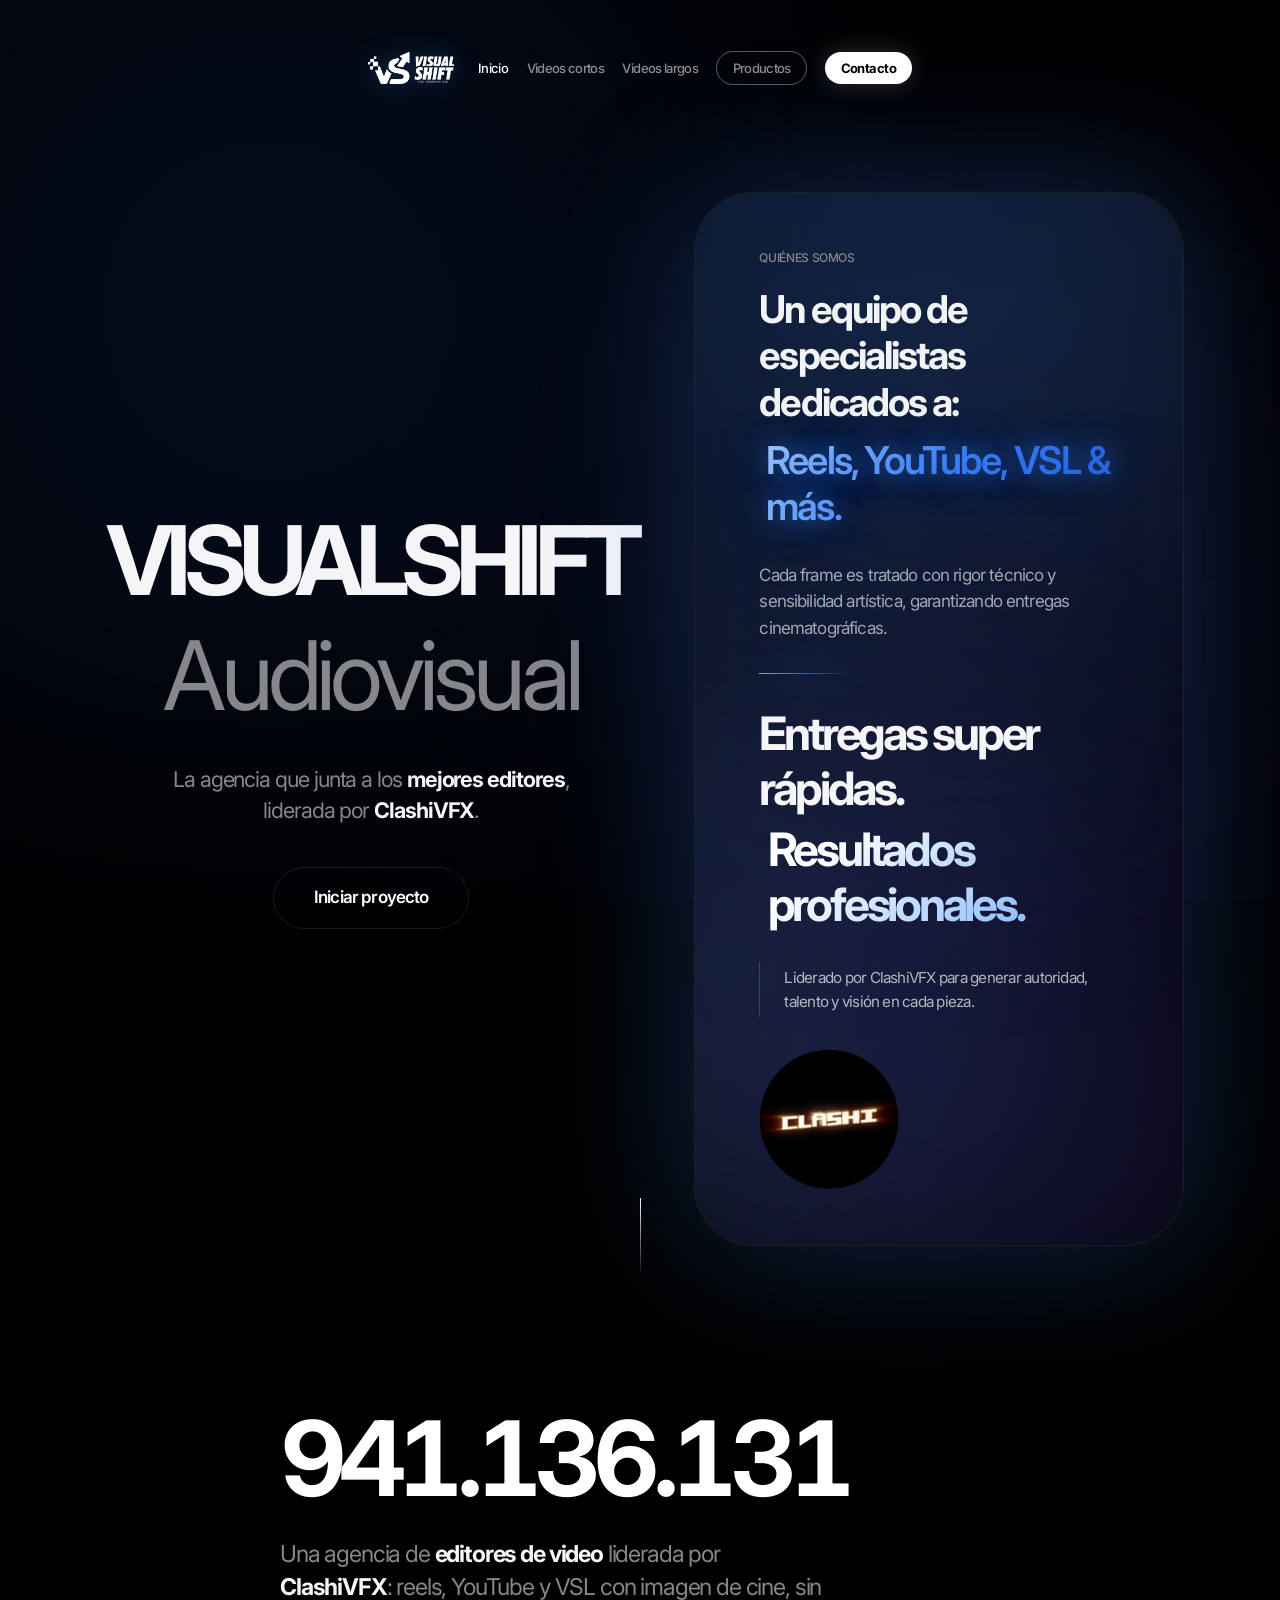
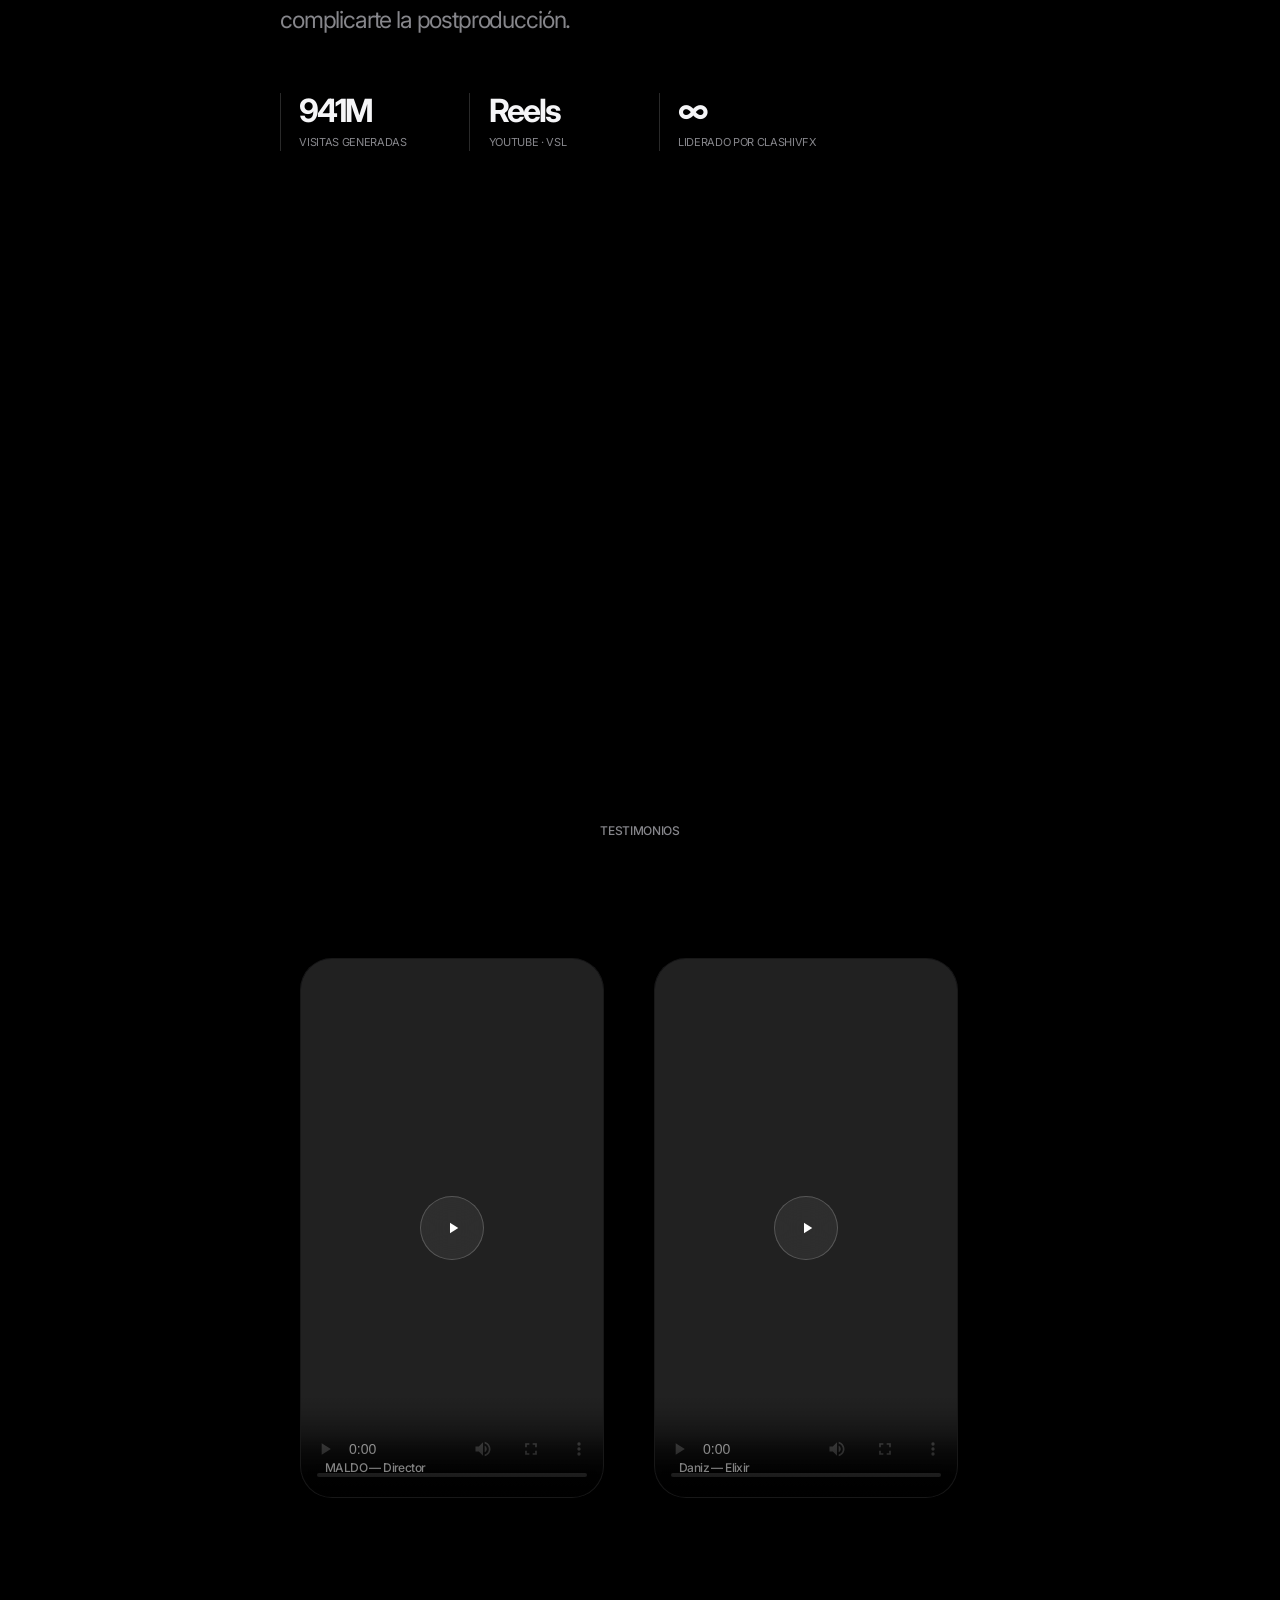
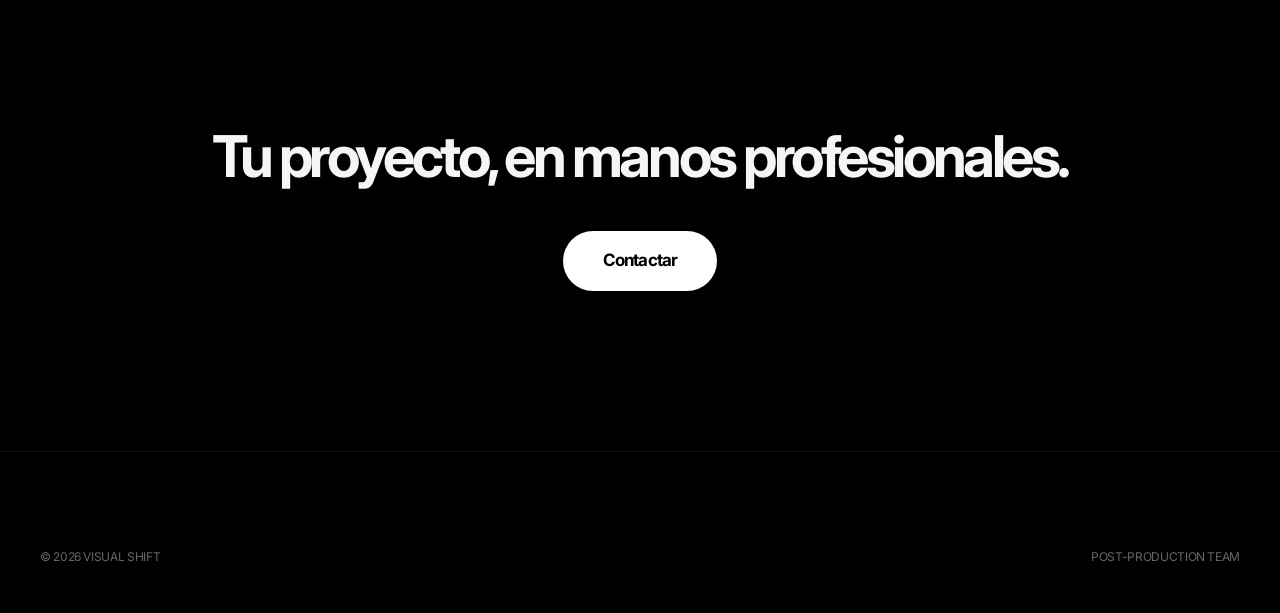
==== public/index.html @ d972e43b "Fix Vercel 404 by serving the site from public/" ====
﻿<!DOCTYPE html>
<html lang="es">
<head>
  <meta charset="UTF-8">
  <meta name="viewport" content="width=device-width, initial-scale=1.0, viewport-fit=cover">
  <title>Visual Shift | Agencia de Edición de Video</title>
  <meta name="description" content="Visual Shift — Agencia de editores de video liderada por ClashiVFX. Reels, YouTube, VSL y más.">
  <link rel="icon" type="image/png" href="assets/img/icono.png">
  <link rel="preconnect" href="https://fonts.googleapis.com">
  <link rel="preconnect" href="https://fonts.gstatic.com" crossorigin>
  <link href="https://fonts.googleapis.com/css2?family=Inter:wght@400;500;600;700;800&display=swap" rel="stylesheet">
  <link rel="stylesheet" href="css/variables.css">
  <link rel="stylesheet" href="css/base.css">
  <link rel="stylesheet" href="css/animations.css">
  <link rel="stylesheet" href="css/components.css">
  <link rel="stylesheet" href="css/pages.css">
</head>
<body data-page="index">
  <div class="morph-bg" aria-hidden="true">
    <div class="blob-premium blob-premium--1"></div>
    <div class="blob-premium blob-premium--2"></div>
    <div class="morph-bg__veil"></div>
  </div>

  <header class="nav">
    <div class="nav__inner">
      <a href="index.html" class="nav__brand">
        <img src="assets/img/logo-horizontal.png" alt="Visual Shift">
      </a>
      <button class="nav__toggle" aria-label="Abrir menú"><span></span></button>
      <nav class="nav__links">
        <a href="index.html" data-page="index">Inicio</a>
        <a href="videos-cortos.html" data-page="cortos">Videos cortos</a>
        <a href="videos-largos.html" data-page="largos">Videos largos</a>
        <a href="https://clashivfx.com/?sca_ref=12101208.NMGcG1t6rM" class="nav__shop" target="_blank" rel="noopener noreferrer">Productos</a>
        <a href="contacto.html" data-page="contacto" class="nav__cta">Contacto</a>
      </nav>
    </div>
  </header>

  <main>
    <section class="hero">
      <div class="hero__copy reveal">
        <h1 class="hero__title">
          <span class="hero__title-top">VISUAL<strong>SHIFT</strong></span>
          <span class="hero__title-italic">Audiovisual</span>
        </h1>
        <p class="hero__lead">La agencia que junta a los <strong>mejores editores</strong>, liderada por <strong>ClashiVFX</strong>.</p>
        <a href="contacto.html" class="btn btn--ghost"><span>Iniciar proyecto</span></a>
      </div>

      <div class="hero__side reveal reveal-delay-1">
        <article class="about-card glass-minimal">
          <div class="about-card__orbit about-card__orbit--1" aria-hidden="true"><span></span></div>
          <div class="about-card__orbit about-card__orbit--2" aria-hidden="true"><span></span></div>
          <div class="about-card__orbit about-card__orbit--3" aria-hidden="true"><span></span></div>
          <div class="about-card__content">
            <p class="eyebrow">Quiénes somos</p>
            <p class="about-card__lead">
              Un equipo de <strong>especialistas</strong> dedicados a:
              <span class="about-card__accent text-gradient-blue text-glow-blue-strong">Reels, YouTube, VSL &amp; más.</span>
            </p>
            <p class="about-card__body">Cada frame es tratado con rigor técnico y sensibilidad artística, garantizando entregas cinematográficas.</p>
            <div class="about-card__line"></div>
            <p class="about-card__headline">
              Entregas super rápidas.<br>
              <span class="text-gradient-premium">Resultados profesionales.</span>
            </p>
            <p class="about-card__note">Liderado por ClashiVFX para generar autoridad, talento y visión en cada pieza.</p>
            <div class="about-card__founder">
              <img src="assets/img/clashivfx.png" alt="ClashiVFX">
            </div>
          </div>
        </article>
      </div>

      <div class="scroll-hint" aria-hidden="true"></div>
    </section>

    <section class="apple-block reveal">
      <p class="apple-block__num" data-counter="1000000000">0</p>
      <p class="apple-block__copy">
        Una agencia de <strong>editores de video</strong> liderada por <strong>ClashiVFX</strong>:
        reels, YouTube y VSL con imagen de cine, sin complicarte la postproducción.
      </p>
      <div class="apple-block__grid">
        <div>
          <span data-counter-mini="1000000000">0</span>
          <small>Visitas generadas</small>
        </div>
        <div>
          <span>Reels</span>
          <small>YouTube · VSL</small>
        </div>
        <div>
          <span>∞</span>
          <small>Liderado por ClashiVFX</small>
        </div>
      </div>
    </section>

    <section class="studio reveal">
      <p class="eyebrow">El estudio</p>
      <h2 class="studio__title">El estudio que junta a los <strong class="text-glow-premium">mejores editores</strong></h2>
      <ul class="studio__tags">
        <li>Montaje</li>
        <li>Colorimetría</li>
        <li>Reels</li>
        <li>YouTube</li>
        <li>VSL</li>
      </ul>
      <ol class="studio__flow">
        <li><span>01</span>Conceptualización</li>
        <li><span>02</span>Producción</li>
        <li><span>03</span>Refinamiento</li>
        <li><span>04</span>Masterización</li>
      </ol>
    </section>

    <section class="testimonials">
      <div class="testimonials__head">
        <p class="eyebrow reveal">Testimonios</p>
        <h2 class="page-hero reveal" style="padding:0.5rem 0 0;font-size:clamp(2rem,5vw,3.5rem);font-weight:500;">Lo que dicen nuestros clientes</h2>
      </div>
      <div class="testimonials__grid">
        <div class="video-card glass-minimal testimonial-card reveal" data-play="sound">
          <video playsinline controls preload="metadata" controlslist="nodownload">
            <source src="assets/videos/testimonios/maldo-director.mp4" type="video/mp4">
          </video>
          <button type="button" class="video-card__overlay" aria-label="Reproducir">
            <span class="video-card__play"><svg viewBox="0 0 24 24"><path d="M8 5v14l11-7z"/></svg></span>
          </button>
          <div class="video-card__label">MALDO — Director</div>
        </div>
        <div class="video-card glass-minimal testimonial-card reveal reveal-delay-1" data-play="sound">
          <video playsinline controls preload="metadata" controlslist="nodownload">
            <source src="assets/videos/testimonios/daniz-elixir-testimonio.mp4" type="video/mp4">
          </video>
          <button type="button" class="video-card__overlay" aria-label="Reproducir">
            <span class="video-card__play"><svg viewBox="0 0 24 24"><path d="M8 5v14l11-7z"/></svg></span>
          </button>
          <div class="video-card__label">Daniz — Elixir</div>
        </div>
      </div>
    </section>

    <section class="final-cta reveal">
      <h2>Tu proyecto, en manos profesionales.</h2>
      <a href="contacto.html" class="btn btn--solid">Contactar</a>
    </section>
  </main>

  <footer class="footer">
    <div class="footer__inner">
      <div>© 2026 Visual Shift</div>
      <div>Post-Production Team</div>
    </div>
  </footer>

  <div class="lightbox" aria-hidden="true">
    <div class="lightbox__content">
      <button class="lightbox__close" aria-label="Cerrar">&times;</button>
      <video controls playsinline></video>
    </div>
  </div>

  <script src="js/main.js"></script>
</body>
</html>
---- public/css/variables.css ----
﻿:root {
  --bg: #000000;
  --white: #ffffff;
  --text: #f5f5f7;
  --muted: #86868b;
  --homeworld: #2e8add;
  --clarinet: #002552;
  --ease: cubic-bezier(0.22, 1, 0.36, 1);
  --glass-bg: rgba(255, 255, 255, 0.015);
  --glass-border: rgba(255, 255, 255, 0.08);
  --max: 1200px;
  --font: "Inter", "SFProWeb", sans-serif;
}
---- public/css/base.css ----
﻿@font-face {
  font-family: "SFProWeb";
  src: url("../assets/fonts/sf-pro-display-regular.otf") format("opentype");
  font-weight: 400;
  font-style: normal;
  font-display: swap;
}

@font-face {
  font-family: "SFProWeb";
  src: url("../assets/fonts/sf-pro-display-medium.otf") format("opentype");
  font-weight: 500;
  font-style: normal;
  font-display: swap;
}

@font-face {
  font-family: "SFProWeb";
  src: url("../assets/fonts/sf-pro-display-bold.otf") format("opentype");
  font-weight: 700;
  font-style: normal;
  font-display: swap;
}

*,
*::before,
*::after {
  box-sizing: border-box;
  margin: 0;
  padding: 0;
}

html {
  scroll-behavior: smooth;
  overflow-x: hidden;
  max-width: 100%;
}

body {
  font-family: "Inter", "SFProWeb", sans-serif;
  font-weight: 400;
  font-style: normal;
  background: var(--bg);
  color: var(--text);
  overflow-x: hidden;
  letter-spacing: -0.05em;
  min-height: 100vh;
  line-height: 1.45;
  -webkit-font-smoothing: antialiased;
  -moz-osx-font-smoothing: grayscale;
  -webkit-text-size-adjust: 100%;
  text-size-adjust: 100%;
}

h1,
h2,
h3 {
  font-family: inherit;
  font-weight: 700;
  font-style: normal;
  color: var(--text);
  letter-spacing: -0.06em;
  line-height: 1.12;
}

p,
a,
li,
label,
small {
  font-family: inherit;
  font-weight: 400;
  letter-spacing: -0.045em;
}

img,
video {
  display: block;
  max-width: 100%;
}

a {
  color: inherit;
  text-decoration: none;
}

button {
  font: inherit;
  cursor: pointer;
  border: none;
  background: none;
  color: inherit;
}

ul {
  list-style: none;
}

main {
  position: relative;
  z-index: 10;
}

.container {
  width: min(100% - 3rem, var(--max));
  margin-inline: auto;
}

::-webkit-scrollbar {
  width: 4px;
}

::-webkit-scrollbar-track {
  background: transparent;
}

::-webkit-scrollbar-thumb {
  background: rgba(255, 255, 255, 0.1);
  border-radius: 10px;
}
---- public/css/animations.css ----
﻿.morph-bg {
  position: fixed;
  inset: 0;
  z-index: 0;
  overflow: hidden;
  background: #000;
  pointer-events: none;
}

.blob-premium {
  position: absolute;
  filter: blur(140px);
  opacity: 0.22;
  animation: morph-shape 25s ease-in-out infinite alternate;
}

.blob-premium--1 {
  width: min(800px, 90vw);
  height: min(800px, 90vw);
  top: -10%;
  left: -10%;
  background: #2563eb;
  animation: morph-shape 25s ease-in-out infinite alternate,
             drift-1 25s linear infinite;
}

.blob-premium--2 {
  width: min(700px, 80vw);
  height: min(700px, 80vw);
  bottom: -5%;
  right: -5%;
  background: #312e81;
  animation: morph-shape 25s ease-in-out infinite alternate,
             drift-2 30s linear infinite;
}

.morph-bg__veil {
  position: absolute;
  inset: 0;
  background: rgba(0, 0, 0, 0.5);
  backdrop-filter: blur(1px);
}

@keyframes morph-shape {
  0%,
  100% {
    border-radius: 40% 60% 70% 30% / 40% 50% 60% 50%;
  }
  34% {
    border-radius: 70% 30% 50% 50% / 30% 30% 70% 70%;
  }
  67% {
    border-radius: 100% 60% 60% 100% / 100% 100% 60% 60%;
  }
}

@keyframes drift-1 {
  0%,
  100% {
    transform: translate(0, 0) scale(1);
  }
  33% {
    transform: translate(50px, -50px) scale(1.1);
  }
  66% {
    transform: translate(-30px, 80px) scale(0.95);
  }
}

@keyframes drift-2 {
  0%,
  100% {
    transform: translate(0, 0) scale(1);
  }
  33% {
    transform: translate(-60px, 80px) scale(0.9);
  }
  66% {
    transform: translate(40px, -30px) scale(1.15);
  }
}

@keyframes orbit {
  to {
    transform: translate(-50%, -50%) rotate(360deg);
  }
}

@keyframes orbit-rev {
  to {
    transform: translate(-50%, -50%) rotate(-360deg);
  }
}

@keyframes scroll-pulse {
  0%,
  100% {
    transform: translateX(-50%) translateY(0);
    opacity: 0.05;
  }
  50% {
    transform: translateX(-50%) translateY(15px);
    opacity: 0.2;
  }
}

.reveal {
  opacity: 0;
  transform: translateY(20px);
  transition: opacity 1.2s var(--ease), transform 1.2s var(--ease);
  overflow: visible;
}

.reveal.is-visible {
  opacity: 1;
  transform: none;
}

.reveal-delay-1 {
  transition-delay: 0.15s;
}

.reveal-delay-2 {
  transition-delay: 0.3s;
}

.reveal-delay-3 {
  transition-delay: 0.45s;
}
---- public/css/components.css ----
﻿.glass-minimal {
  background: var(--glass-bg);
  backdrop-filter: blur(60px);
  -webkit-backdrop-filter: blur(60px);
  border: 1px solid var(--glass-border);
}

.text-glow-premium {
  text-shadow: 0 0 50px rgba(255, 255, 255, 0.3), 0 0 100px rgba(59, 130, 246, 0.2);
}

.text-glow-blue-strong {
  text-shadow: 0 0 25px rgba(59, 130, 246, 0.6), 0 0 50px rgba(59, 130, 246, 0.4);
}

.text-gradient-premium,
.text-gradient-blue {
  display: inline-block;
  padding: 0.12em 0.18em;
  line-height: 1.2;
  overflow: visible;
}

.text-gradient-premium {
  background: linear-gradient(135deg, #ffffff 20%, #60a5fa 100%);
  -webkit-background-clip: text;
  background-clip: text;
  -webkit-text-fill-color: transparent;
}

.text-gradient-blue {
  background: linear-gradient(135deg, #bfdbfe 0%, #3b82f6 50%, #1d4ed8 100%);
  -webkit-background-clip: text;
  background-clip: text;
  -webkit-text-fill-color: transparent;
}

/* Nav — floating pill */
.nav {
  position: fixed;
  top: 0;
  left: 0;
  right: 0;
  z-index: 100;
  display: flex;
  justify-content: center;
  padding: 2.5rem 1.5rem;
  pointer-events: none;
}

.nav__inner {
  pointer-events: auto;
  position: relative;
  display: flex;
  align-items: center;
  flex-wrap: nowrap;
  gap: 1.5rem;
  padding: 0.7rem 1.4rem;
  border-radius: 999px;
  transition: background 0.7s var(--ease), border-color 0.7s var(--ease), box-shadow 0.7s var(--ease);
}

.nav.is-scrolled .nav__inner {
  background: rgba(0, 0, 0, 0.4);
  backdrop-filter: blur(60px);
  -webkit-backdrop-filter: blur(60px);
  border: 1px solid rgba(255, 255, 255, 0.05);
  box-shadow: 0 25px 50px -12px rgba(0, 0, 0, 0.5);
}

.nav__brand {
  display: flex;
  align-items: center;
  gap: 0.7rem;
  font-weight: 700;
  letter-spacing: -0.05em;
  font-size: 1.15rem;
  flex-shrink: 0;
  overflow: visible;
}

.nav__brand img {
  display: block;
  height: 32px;
  width: auto;
  max-width: none;
  object-fit: contain;
  object-position: center;
  filter: drop-shadow(0 0 12px rgba(46, 138, 221, 0.35));
}

.nav__brand em {
  font-style: normal;
  font-weight: 700;
}

.nav__links {
  display: flex;
  align-items: center;
  flex-wrap: nowrap;
  gap: 1.15rem;
}

.nav__links a {
  font-family: var(--font);
  font-size: 13px;
  font-weight: 500;
  letter-spacing: -0.05em;
  color: rgba(255, 255, 255, 0.55);
  transition: color 0.5s ease;
}

.nav__links a:hover,
.nav__links a.is-active {
  color: #fff;
}

.nav__shop {
  font-family: var(--font);
  font-size: 13px;
  font-weight: 700;
  letter-spacing: -0.04em;
  color: #fff;
  border: 1px solid rgba(255, 255, 255, 0.35);
  border-radius: 999px;
  padding: 0.4rem 0.95rem;
  transition: transform 0.35s var(--ease), background 0.35s ease, color 0.35s ease, border-color 0.35s ease;
}

.nav__shop:hover,
.nav__links a.nav__shop:hover {
  color: #000;
  background: #fff;
  border-color: #fff;
  transform: scale(1.04);
}

.nav__cta,
.nav__links a.nav__cta {
  font-family: var(--font);
  font-size: 13px;
  font-weight: 700;
  letter-spacing: -0.04em;
  color: #000;
  background: #fff;
  border-left: none;
  border-radius: 999px;
  padding: 0.4rem 0.95rem;
  box-shadow: 0 0 24px rgba(255, 255, 255, 0.18);
  transition: transform 0.35s var(--ease), background 0.35s ease, color 0.35s ease;
}

.nav__cta:hover,
.nav__cta.is-active,
.nav__links a.nav__cta:hover,
.nav__links a.nav__cta.is-active {
  color: #000;
  background: #dbeafe;
  transform: scale(1.04);
}

.nav__toggle {
  display: none;
  width: 40px;
  height: 40px;
  align-items: center;
  justify-content: center;
}

.nav__toggle span,
.nav__toggle span::before,
.nav__toggle span::after {
  display: block;
  width: 18px;
  height: 1px;
  background: rgba(255, 255, 255, 0.7);
  position: relative;
}

.nav__toggle span::before,
.nav__toggle span::after {
  content: "";
  position: absolute;
  left: 0;
}

.nav__toggle span::before {
  top: -6px;
}

.nav__toggle span::after {
  top: 6px;
}

@media (max-width: 900px) {
  .nav {
    padding: calc(0.55rem + env(safe-area-inset-top, 0px)) 0.55rem 0.55rem;
  }

  .nav__inner {
    width: 100%;
    flex-wrap: nowrap;
    justify-content: flex-start;
    align-items: center;
    gap: 0.55rem;
    padding: 0.45rem 0.55rem;
    border-radius: 999px;
    overflow-x: auto;
    overflow-y: hidden;
    background: rgba(0, 0, 0, 0.45);
    backdrop-filter: blur(60px);
    -webkit-backdrop-filter: blur(60px);
    border: 1px solid rgba(255, 255, 255, 0.06);
    -webkit-overflow-scrolling: touch;
    scrollbar-width: none;
  }

  .nav__inner::-webkit-scrollbar {
    display: none;
  }

  .nav__brand {
    width: auto;
    justify-content: center;
    padding-top: 0;
    flex-shrink: 0;
  }

  .nav__brand img {
    height: 22px;
    width: auto;
    max-width: 92px;
    object-fit: contain;
    object-position: center;
    filter: none;
  }

  .nav__toggle {
    display: none;
  }

  .nav__links {
    position: static;
    flex-direction: row;
    flex-wrap: nowrap;
    justify-content: flex-start;
    align-items: center;
    gap: 0.45rem;
    width: auto;
    padding: 0;
    opacity: 1;
    pointer-events: auto;
    transform: none;
    background: none;
    border: none;
    border-radius: 0;
    flex: 1;
  }

  .nav__links a {
    width: auto;
    text-align: center;
    padding: 0;
    border: none;
    font-size: 10px;
    white-space: nowrap;
  }

  .nav__links a.nav__cta {
    padding: 0.28rem 0.55rem;
    font-size: 10px;
    font-weight: 700;
    color: #000;
    background: #fff;
  }

  .nav__links a.nav__shop {
    padding: 0.28rem 0.55rem;
    font-size: 10px;
    font-weight: 700;
    color: #fff;
    border: 1px solid rgba(255, 255, 255, 0.35);
  }

  .btn--ghost,
  .btn--solid {
    padding: 0.95rem 1.7rem;
    font-size: 0.95rem;
  }

  .video-card {
    border-radius: 18px;
  }

  .video-card__play {
    width: 48px;
    height: 48px;
  }

  .video-card__label {
    padding: 1rem 0.85rem 0.8rem;
    font-size: 11px;
  }

  .footer {
    padding: 3.5rem 1.15rem 2rem;
  }

  .footer__inner {
    justify-content: center;
    text-align: center;
    gap: 0.75rem;
  }
}

/* Buttons */
.btn {
  display: inline-flex;
  align-items: center;
  justify-content: center;
  position: relative;
  overflow: hidden;
  border-radius: 999px;
  font-family: var(--font);
  font-weight: 600;
  letter-spacing: -0.05em;
  transition: transform 0.4s var(--ease);
}

.btn--ghost {
  padding: 1.1rem 2.5rem;
  font-size: 1.0625rem;
  color: #fff;
  border: 1px solid rgba(255, 255, 255, 0.1);
  background: transparent;
}

.btn--ghost::before {
  content: "";
  position: absolute;
  inset: 0;
  background: #fff;
  opacity: 0;
  transition: opacity 0.7s ease;
}

.btn--ghost span {
  position: relative;
  z-index: 1;
  transition: color 0.7s ease;
}

.btn--ghost:hover::before {
  opacity: 1;
}

.btn--ghost:hover span {
  color: #000;
}

.btn--solid {
  padding: 1.1rem 2.5rem;
  font-size: 1.0625rem;
  font-weight: 700;
  letter-spacing: -0.05em;
  text-transform: none;
  background: #fff;
  color: #000;
  box-shadow: 0 25px 50px -12px rgba(0, 0, 0, 0.4);
}

.btn--solid:hover {
  transform: scale(1.05);
}

.btn--solid:active {
  transform: scale(0.95);
}

/* Footer */
.footer {
  position: relative;
  z-index: 10;
  width: 100%;
  padding: 6rem 1.5rem 3rem;
  border-top: 1px solid rgba(255, 255, 255, 0.05);
}

.footer__inner {
  width: min(100%, var(--max));
  margin-inline: auto;
  display: flex;
  flex-wrap: wrap;
  justify-content: space-between;
  align-items: center;
  gap: 2rem;
  font-size: 12px;
  font-weight: 400;
  letter-spacing: -0.03em;
  text-transform: uppercase;
  font-family: var(--font);
  color: rgba(255, 255, 255, 0.4);
}

.footer a {
  transition: color 0.4s ease;
}

.footer a:hover {
  color: #fff;
}

/* Video cards */
.video-card {
  position: relative;
  overflow: hidden;
  cursor: pointer;
  border-radius: 32px;
  transition: transform 0.8s var(--ease), border-color 0.8s var(--ease);
}

.video-card:hover {
  transform: translateY(-6px);
  border-color: rgba(255, 255, 255, 0.18);
}

.video-card--live {
  cursor: default;
}

.video-card--live .video-card__overlay {
  display: none;
}

.video-card video {
  width: 100%;
  height: 100%;
  object-fit: cover;
  background: #0a0a12;
}

.video-card__overlay {
  position: absolute;
  inset: 0;
  display: flex;
  align-items: center;
  justify-content: center;
  background: rgba(0, 0, 0, 0.35);
  transition: opacity 0.35s ease, visibility 0.35s ease;
  border: none;
  width: 100%;
  z-index: 3;
  cursor: pointer;
}

.video-card.is-playing {
  cursor: default;
  transform: none;
}

.video-card.is-playing .video-card__overlay,
.video-card.is-playing .video-card__label {
  opacity: 0;
  visibility: hidden;
  pointer-events: none;
}

.video-card.is-playing video {
  pointer-events: auto;
}

.video-card:hover .video-card__overlay {
  background: rgba(0, 0, 0, 0.08);
}

.video-card__play {
  width: 64px;
  height: 64px;
  border-radius: 50%;
  border: 1px solid rgba(255, 255, 255, 0.2);
  background: rgba(255, 255, 255, 0.06);
  backdrop-filter: blur(20px);
  display: flex;
  align-items: center;
  justify-content: center;
}

.video-card__play svg {
  width: 18px;
  height: 18px;
  margin-left: 2px;
  fill: #fff;
}

.video-card__label {
  position: absolute;
  bottom: 0;
  left: 0;
  right: 0;
  padding: 1.5rem 1.5rem 1.25rem;
  background: linear-gradient(transparent, rgba(0, 0, 0, 0.7));
  font-family: var(--font);
  font-size: 12px;
  font-weight: 500;
  letter-spacing: -0.05em;
  color: rgba(255, 255, 255, 0.78);
}

/* Lightbox */
.lightbox {
  position: fixed;
  inset: 0;
  z-index: 200;
  display: flex;
  align-items: center;
  justify-content: center;
  background: rgba(0, 0, 0, 0.92);
  backdrop-filter: blur(20px);
  opacity: 0;
  pointer-events: none;
  transition: opacity 0.5s ease;
  padding: 1.5rem;
}

.lightbox.is-open {
  opacity: 1;
  pointer-events: all;
}

.lightbox__content {
  position: relative;
}

.lightbox__content video {
  max-width: 92vw;
  max-height: 86vh;
  border-radius: 16px;
}

.lightbox__close {
  position: absolute;
  top: -48px;
  right: 0;
  width: 40px;
  height: 40px;
  border-radius: 50%;
  border: 1px solid rgba(255, 255, 255, 0.1);
  color: rgba(255, 255, 255, 0.6);
  font-size: 1.4rem;
  display: flex;
  align-items: center;
  justify-content: center;
}

.lightbox__close:hover {
  color: #fff;
}
---- public/css/pages.css ----
﻿/* Hero */
.hero {
  min-height: 100vh;
  width: 100%;
  display: flex;
  flex-direction: column;
  align-items: center;
  justify-content: space-between;
  padding: 12rem 1.5rem 5rem;
  gap: 3rem;
  position: relative;
  overflow: visible;
}

@media (min-width: 900px) {
  .hero {
    flex-direction: row;
    padding: 12rem 6rem 5rem;
  }
}

.hero__copy {
  flex: 1;
  max-width: 56rem;
  text-align: center;
  display: flex;
  flex-direction: column;
  align-items: center;
  z-index: 20;
}

.hero__title {
  font-family: var(--font);
  font-weight: 700;
  font-style: normal;
  letter-spacing: -0.07em;
  line-height: 1.05;
  margin-bottom: 1.5rem;
  font-size: clamp(3rem, 8vw, 6rem);
  overflow: visible;
  color: var(--text);
}

.hero__title-top {
  display: block;
  text-transform: uppercase;
  letter-spacing: -0.08em;
  color: var(--text);
}

.hero__title-top strong {
  font-weight: 700;
}

.hero__title-italic {
  display: block;
  font-style: normal;
  font-weight: 400;
  letter-spacing: -0.06em;
  color: var(--muted);
  padding: 0.15em 0;
}

.hero__lead {
  font-family: var(--font);
  font-size: clamp(1.15rem, 2vw, 1.35rem);
  font-weight: 400;
  color: var(--muted);
  max-width: 28rem;
  line-height: 1.45;
  margin-bottom: 2.5rem;
  letter-spacing: -0.05em;
}

.hero__lead strong {
  color: var(--text);
  font-weight: 700;
}

.hero__side {
  width: 100%;
  z-index: 20;
}

@media (min-width: 900px) {
  .hero__copy {
    flex: 1 1 0;
    max-width: none;
    min-width: 0;
  }

  .hero__side {
    width: 45%;
  }
}

.apple-block {
  width: min(100% - 3rem, 720px);
  margin: 0 auto;
  padding: 5rem 0 6rem;
  text-align: left;
}

.apple-block__num {
  font-family: var(--font);
  font-size: clamp(2.8rem, 9vw, 6.5rem);
  font-weight: 700;
  font-style: normal;
  line-height: 1;
  letter-spacing: -0.08em;
  margin: 0 0 1.75rem;
  color: #fff;
  overflow: visible;
  font-variant-numeric: tabular-nums;
  white-space: nowrap;
  min-width: 11ch;
}

.apple-block__copy {
  font-family: var(--font);
  font-size: clamp(1.2rem, 2.2vw, 1.45rem);
  font-weight: 400;
  font-style: normal;
  color: var(--muted);
  line-height: 1.42;
  letter-spacing: -0.05em;
  max-width: 34rem;
  margin: 0 0 3.5rem;
}

.apple-block__copy strong {
  color: var(--text);
  font-weight: 700;
}

.apple-block__grid {
  display: grid;
  grid-template-columns: repeat(3, minmax(0, 1fr));
  gap: 1.5rem;
  max-width: 34rem;
}

.apple-block__grid > div {
  padding-left: 1.15rem;
  border-left: 1px solid rgba(255, 255, 255, 0.16);
}

.apple-block__grid span {
  display: block;
  font-family: var(--font);
  font-size: clamp(1.6rem, 3vw, 2rem);
  font-weight: 700;
  color: var(--text);
  letter-spacing: -0.06em;
  line-height: 1.1;
}

.apple-block__grid small {
  display: block;
  margin-top: 0.45rem;
  font-family: var(--font);
  font-size: 11px;
  font-weight: 400;
  letter-spacing: -0.03em;
  text-transform: uppercase;
  color: var(--muted);
  overflow-wrap: anywhere;
}

@media (max-width: 640px) {
  .apple-block__num {
    font-size: clamp(1.45rem, 7.6vw, 2.4rem);
    letter-spacing: -0.05em;
    min-width: 0;
  }
}

.stat-premium {
  display: none;
}

.scroll-hint {
  display: none;
  position: absolute;
  bottom: 3rem;
  left: 50%;
  width: 1px;
  height: 5rem;
  background: linear-gradient(to bottom, #fff, transparent);
  animation: scroll-pulse 4s ease-in-out infinite;
}

@media (min-width: 900px) {
  .scroll-hint {
    display: block;
  }
}

/* About card */
.about-card {
  position: relative;
  overflow: hidden;
  padding: 2.5rem;
  border-radius: 60px;
  border: 1px solid rgba(255, 255, 255, 0.1);
  box-shadow: 0 0 150px rgba(59, 130, 246, 0.3);
}

@media (min-width: 768px) {
  .about-card {
    padding: 3.5rem 4rem;
  }
}

.about-card__orbit {
  position: absolute;
  top: 50%;
  left: 50%;
  pointer-events: none;
  transform: translate(-50%, -50%);
}

.about-card__orbit--1 {
  width: 1600px;
  height: 1600px;
  animation: orbit 3s linear infinite;
}

.about-card__orbit--1 span {
  position: absolute;
  top: 0;
  left: 50%;
  width: 700px;
  height: 700px;
  margin-left: -350px;
  background: rgba(59, 130, 246, 0.3);
  filter: blur(180px);
  border-radius: 50%;
}

.about-card__orbit--2 {
  width: 1300px;
  height: 1300px;
  animation: orbit-rev 4.5s linear infinite;
}

.about-card__orbit--2 span {
  position: absolute;
  bottom: 0;
  right: 25%;
  width: 600px;
  height: 600px;
  background: rgba(79, 70, 229, 0.25);
  filter: blur(160px);
  border-radius: 50%;
}

.about-card__orbit--3 {
  width: 1000px;
  height: 1000px;
  animation: orbit 6s linear infinite;
}

.about-card__orbit--3 span {
  position: absolute;
  top: 50%;
  left: 0;
  width: 500px;
  height: 500px;
  background: rgba(96, 165, 250, 0.2);
  filter: blur(140px);
  border-radius: 50%;
}

.about-card__content {
  position: relative;
  z-index: 10;
  text-align: left;
  overflow: visible;
}

.eyebrow {
  font-family: var(--font);
  font-size: 12px;
  font-weight: 500;
  letter-spacing: -0.03em;
  text-transform: uppercase;
  color: var(--muted);
  opacity: 1;
  margin-bottom: 1.25rem;
}

.about-card__lead {
  font-family: var(--font);
  font-size: clamp(1.65rem, 3vw, 2.75rem);
  font-weight: 700;
  font-style: normal;
  letter-spacing: -0.05em;
  line-height: 1.2;
  color: rgba(255, 255, 255, 0.95);
}

.about-card__lead strong {
  font-weight: 700;
}

.about-card__accent {
  display: block;
  margin-top: 0.5rem;
  font-style: normal;
  font-weight: 600;
}

.about-card__body {
  margin-top: 1.75rem;
  font-family: var(--font);
  font-size: 1.0625rem;
  font-weight: 400;
  color: rgba(255, 255, 255, 0.62);
  line-height: 1.55;
  max-width: 22rem;
  letter-spacing: -0.05em;
}

.about-card__line {
  width: 6rem;
  height: 1px;
  margin: 2rem 0;
  background: linear-gradient(to right, #60a5fa, transparent);
  box-shadow: 0 0 40px rgb(59, 130, 246);
}

.about-card__headline {
  font-family: var(--font);
  font-size: clamp(1.85rem, 3.6vw, 3.1rem);
  font-weight: 700;
  font-style: normal;
  letter-spacing: -0.07em;
  line-height: 1.2;
}

.about-card__note {
  margin-top: 1.5rem;
  padding: 0.25rem 0 0.25rem 1.5rem;
  border-left: 1px solid rgba(59, 130, 246, 0.4);
  font-family: var(--font);
  font-size: 0.95rem;
  font-weight: 400;
  font-style: normal;
  color: rgba(255, 255, 255, 0.68);
  line-height: 1.55;
  letter-spacing: -0.05em;
}

.about-card__founder {
  display: flex;
  justify-content: flex-start;
  margin-top: 2rem;
  width: min(100%, 220px);
}

.about-card__founder img {
  width: 100%;
  height: auto;
  max-height: 140px;
  border-radius: 0;
  object-fit: contain;
  object-position: left center;
  background: transparent;
}

/* Studio */
.studio {
  width: min(100% - 2.5rem, 1080px);
  margin: 0 auto;
  padding: 4.5rem 0 5.5rem;
  text-align: center;
  border-top: 1px solid rgba(255, 255, 255, 0.06);
  border-bottom: 1px solid rgba(255, 255, 255, 0.06);
}

.studio .eyebrow {
  margin-bottom: 1rem;
}

.studio__title {
  font-family: var(--font);
  font-size: clamp(1.35rem, 3.4vw, 2.6rem);
  font-weight: 700;
  letter-spacing: -0.05em;
  line-height: 1.25;
  max-width: 36rem;
  margin: 0 auto 2.25rem;
  color: rgba(255, 255, 255, 0.55);
}

.studio__title strong {
  font-weight: 700;
  color: #fff;
}

.studio__tags {
  display: flex;
  flex-wrap: wrap;
  justify-content: center;
  gap: 0.55rem;
  margin-bottom: 2.75rem;
}

.studio__tags li {
  padding: 0.45rem 0.95rem;
  border: 1px solid rgba(255, 255, 255, 0.12);
  border-radius: 999px;
  font-family: var(--font);
  font-size: 12px;
  font-weight: 500;
  letter-spacing: -0.03em;
  color: rgba(255, 255, 255, 0.62);
  background: rgba(255, 255, 255, 0.03);
}

.studio__flow {
  display: grid;
  grid-template-columns: repeat(4, minmax(0, 1fr));
  gap: 0.75rem;
}

.studio__flow li {
  display: flex;
  flex-direction: column;
  align-items: center;
  gap: 0.45rem;
  padding: 1.1rem 0.5rem;
  border-radius: 18px;
  border: 1px solid rgba(255, 255, 255, 0.08);
  background: rgba(255, 255, 255, 0.02);
  font-family: var(--font);
  font-size: clamp(0.72rem, 1.5vw, 0.95rem);
  font-weight: 600;
  letter-spacing: -0.04em;
  color: rgba(255, 255, 255, 0.82);
  line-height: 1.25;
}

.studio__flow li span {
  font-size: 11px;
  font-weight: 500;
  letter-spacing: 0.08em;
  color: rgba(255, 255, 255, 0.38);
}

/* Testimonials */
.testimonials {
  padding: 4rem 1.5rem 6rem;
}

.testimonials__head {
  text-align: center;
  margin-bottom: 3rem;
}

.testimonials__grid {
  display: grid;
  grid-template-columns: repeat(2, minmax(0, 1fr));
  justify-content: center;
  gap: 1.75rem;
  width: min(100%, 680px);
  margin-inline: auto;
}

.testimonial-card {
  aspect-ratio: 9 / 16;
  max-height: 540px;
}

/* Inner page headers */
.page-hero {
  padding: 11rem 1.5rem 3rem;
  text-align: center;
}

.page-hero h1 {
  font-family: var(--font);
  font-size: clamp(2.6rem, 6.5vw, 5rem);
  font-weight: 700;
  font-style: normal;
  letter-spacing: -0.06em;
  line-height: 1.12;
  margin: 0.75rem 0 1.1rem;
  overflow: visible;
  color: var(--text);
}

.page-hero h1 span {
  font-weight: 400;
  color: var(--muted);
}

.page-hero p {
  font-family: var(--font);
  font-size: 1.125rem;
  font-weight: 400;
  font-style: normal;
  color: var(--muted);
  max-width: 30rem;
  margin-inline: auto;
  letter-spacing: -0.05em;
  line-height: 1.5;
}

.video-gallery {
  display: grid;
  gap: 2rem;
  padding: 0 1.5rem 6rem;
  width: min(100%, var(--max));
  margin-inline: auto;
}

.video-gallery--vertical {
  grid-template-columns: repeat(3, minmax(0, 1fr));
  max-width: 1080px;
}

.video-gallery--horizontal {
  grid-template-columns: repeat(2, minmax(0, 1fr));
  width: min(100%, 1480px);
  max-width: 1480px;
  gap: 1.5rem;
}

.video-card--vertical {
  aspect-ratio: 9 / 16;
}

.video-card--horizontal {
  aspect-ratio: 16 / 9;
}

/* Final CTA */
.final-cta {
  padding: 8rem 1.5rem 10rem;
  text-align: center;
}

.final-cta h2 {
  font-family: var(--font);
  font-size: clamp(2rem, 4.5vw, 4rem);
  font-weight: 700;
  font-style: normal;
  letter-spacing: -0.06em;
  line-height: 1.2;
  margin-bottom: 2.5rem;
  overflow: visible;
  padding-inline: 0.2em;
}

/* Contact */
.contact-page {
  min-height: 100vh;
  display: flex;
  align-items: center;
  justify-content: center;
  padding: 10rem 1.5rem 6rem;
}

.contact-card {
  text-align: center;
  max-width: 40rem;
}

.contact-card h1 {
  font-family: var(--font);
  font-size: clamp(2.4rem, 6vw, 4.5rem);
  font-weight: 700;
  font-style: normal;
  letter-spacing: -0.06em;
  line-height: 1.18;
  margin: 1rem 0 1.35rem;
  overflow: visible;
  padding-inline: 0.12em;
}

.contact-card p {
  font-family: var(--font);
  font-size: 1.125rem;
  font-weight: 400;
  color: var(--muted);
  margin-bottom: 2.25rem;
  line-height: 1.5;
  letter-spacing: -0.05em;
}

.contact-card__number {
  display: block;
  margin-top: 1.35rem;
  font-family: var(--font);
  font-size: 13px;
  font-weight: 400;
  letter-spacing: -0.03em;
  text-transform: uppercase;
  color: var(--muted);
}

@media (max-width: 899px) {
  .hero {
    min-height: auto;
    padding: calc(7.5rem + env(safe-area-inset-top, 0px)) 1.15rem 3rem;
    gap: 2.25rem;
  }

  .hero__copy {
    max-width: 100%;
  }

  .hero__title {
    font-size: clamp(2.15rem, 11vw, 3.4rem);
    margin-bottom: 1.1rem;
  }

  .hero__lead {
    font-size: 1.02rem;
    margin-bottom: 1.6rem;
    max-width: 22rem;
  }

  .about-card {
    padding: 1.5rem 1.25rem 1.65rem;
    border-radius: 28px;
    box-shadow: 0 0 80px rgba(59, 130, 246, 0.22);
  }

  .about-card__lead {
    font-size: 1.35rem;
  }

  .about-card__body,
  .about-card__note {
    font-size: 0.95rem;
    max-width: none;
  }

  .about-card__headline {
    font-size: 1.45rem;
  }

  .about-card__founder {
    width: min(100%, 180px);
    margin-left: 0;
    margin-right: auto;
    margin-top: 1.5rem;
  }

  .apple-block {
    width: min(100% - 2.3rem, 720px);
    padding: 3.25rem 0 3.75rem;
  }

  .apple-block__copy {
    margin-bottom: 2rem;
    font-size: 1.05rem;
  }

  .apple-block__grid {
    gap: 0.75rem;
  }

  .apple-block__grid > div {
    padding-left: 0.75rem;
  }

  .apple-block__grid span {
    font-size: 1.15rem;
  }

  .apple-block__grid small {
    font-size: 9px;
  }

  .studio {
    width: min(100% - 2.3rem, 1080px);
    padding: 3.25rem 0 3.5rem;
  }

  .studio__title {
    font-size: 1.35rem;
    margin-bottom: 1.5rem;
  }

  .studio__tags {
    gap: 0.4rem;
    margin-bottom: 1.75rem;
  }

  .studio__tags li {
    padding: 0.35rem 0.7rem;
    font-size: 11px;
  }

  .studio__flow {
    gap: 0.5rem;
  }

  .studio__flow li {
    padding: 0.85rem 0.3rem;
    border-radius: 14px;
    font-size: 0.68rem;
  }

  .testimonials {
    padding: 2.5rem 1.15rem 3.5rem;
  }

  .testimonials__head {
    margin-bottom: 1.75rem;
  }

  .testimonials__head .page-hero {
    font-size: clamp(1.7rem, 8vw, 2.4rem) !important;
  }

  .testimonials__grid {
    gap: 0.75rem;
    width: 100%;
  }

  .testimonial-card {
    max-height: none;
    border-radius: 18px;
  }

  .page-hero {
    padding: calc(7.5rem + env(safe-area-inset-top, 0px)) 1.15rem 2rem;
  }

  .page-hero h1 {
    font-size: clamp(2rem, 10vw, 3.2rem);
  }

  .page-hero p {
    font-size: 1rem;
  }

  .video-gallery {
    gap: 0.75rem;
    padding: 0 1.15rem 4rem;
  }

  .video-gallery--horizontal {
    gap: 0.75rem;
  }

  .final-cta {
    padding: 4.5rem 1.15rem 5.5rem;
  }

  .final-cta h2 {
    font-size: clamp(1.7rem, 8vw, 2.4rem);
    margin-bottom: 1.75rem;
  }

  .contact-page {
    padding: calc(7.5rem + env(safe-area-inset-top, 0px)) 1.15rem 4rem;
    min-height: auto;
  }

  .contact-card h1 {
    font-size: clamp(1.85rem, 9vw, 2.8rem);
  }
}
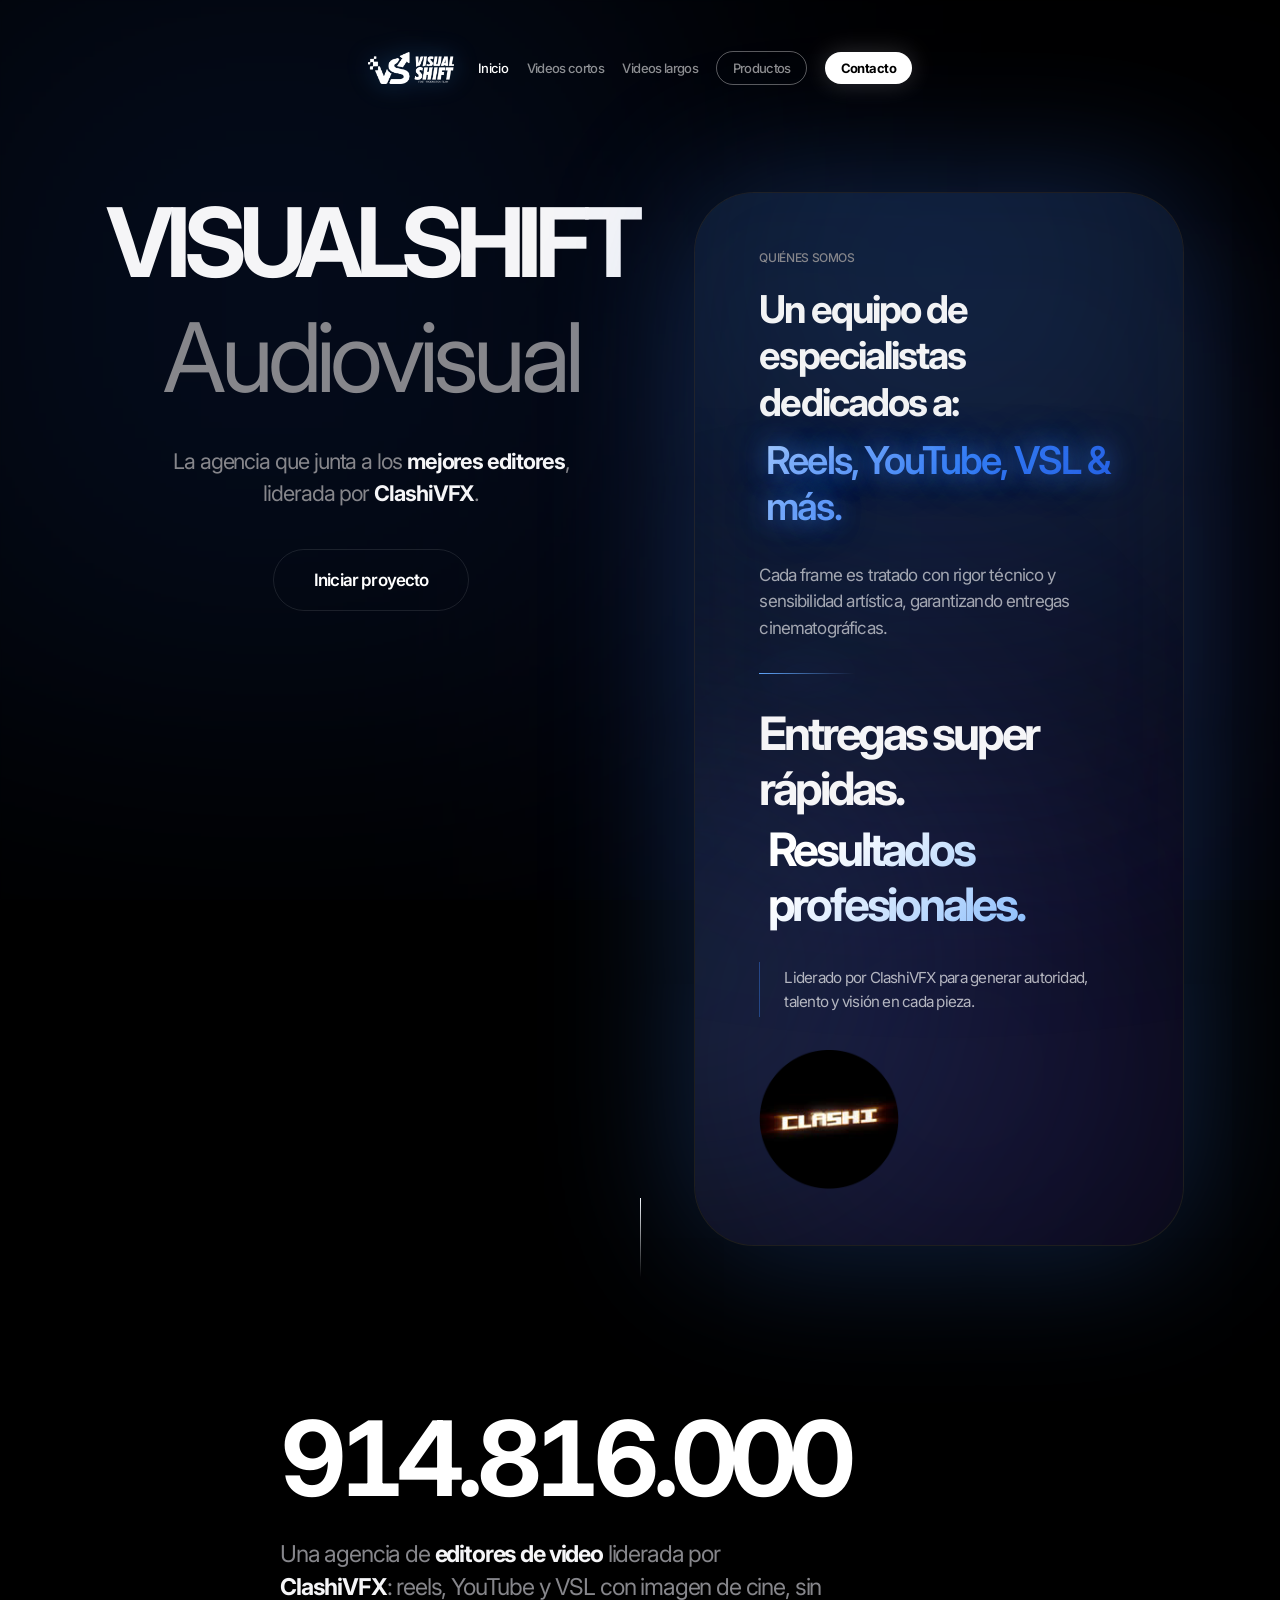
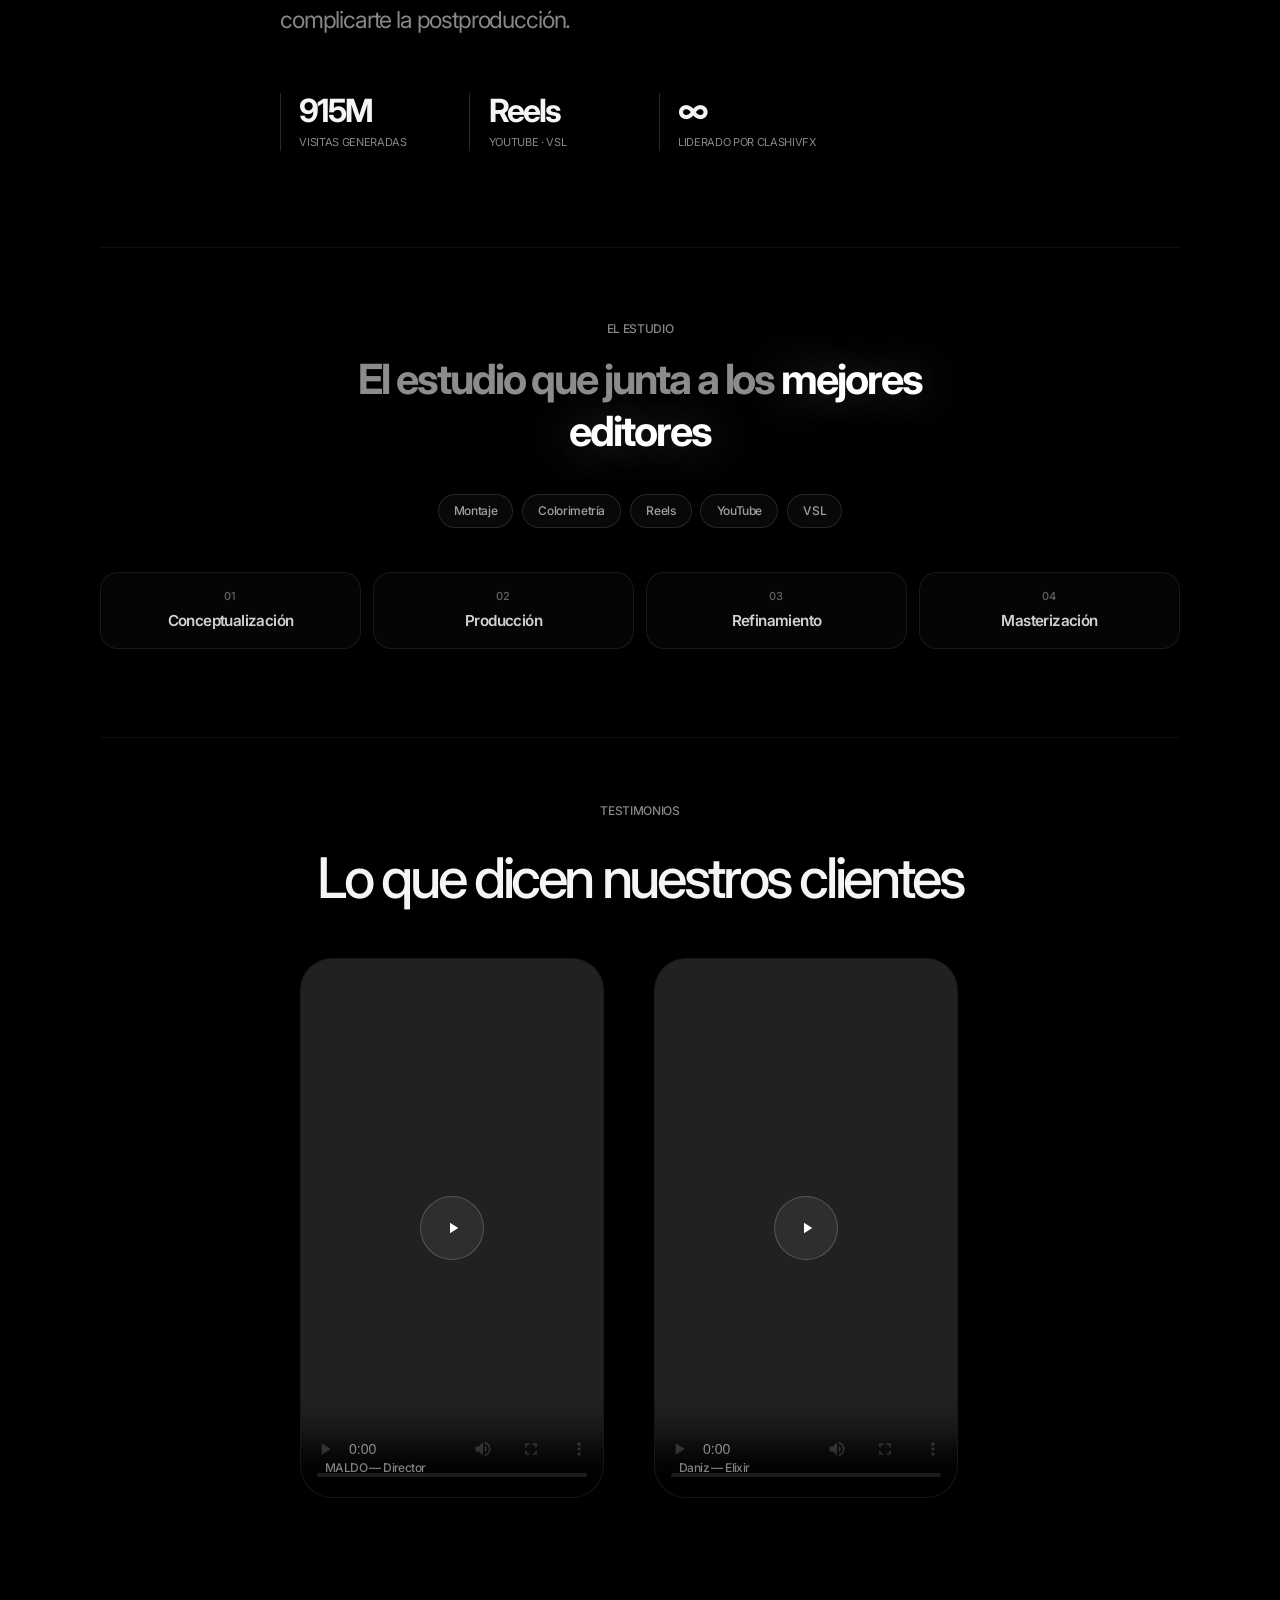
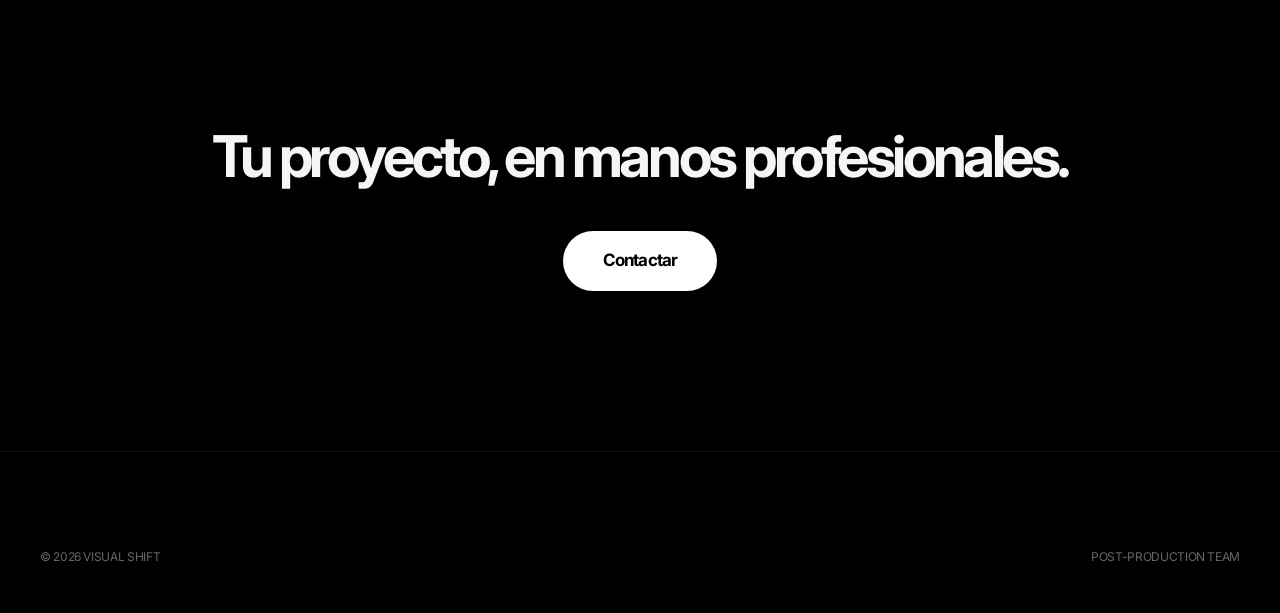
==== commit 0d3bd344: "Align VISUALSHIFT with Quienes somos and bust CSS cache" ====
--- a/public/index.html
+++ b/public/index.html
@@ -13,7 +13,7 @@
   <link rel="stylesheet" href="css/base.css">
   <link rel="stylesheet" href="css/animations.css">
   <link rel="stylesheet" href="css/components.css">
-  <link rel="stylesheet" href="css/pages.css">
+  <link rel="stylesheet" href="css/pages.css?v=20260819">
 </head>
 <body data-page="index">
   <div class="morph-bg" aria-hidden="true">
--- a/public/css/pages.css
+++ b/public/css/pages.css
@@ -15,6 +15,8 @@
 @media (min-width: 900px) {
   .hero {
     flex-direction: row;
+    align-items: flex-start;
+    justify-content: flex-start;
     padding: 12rem 6rem 5rem;
   }
 }
